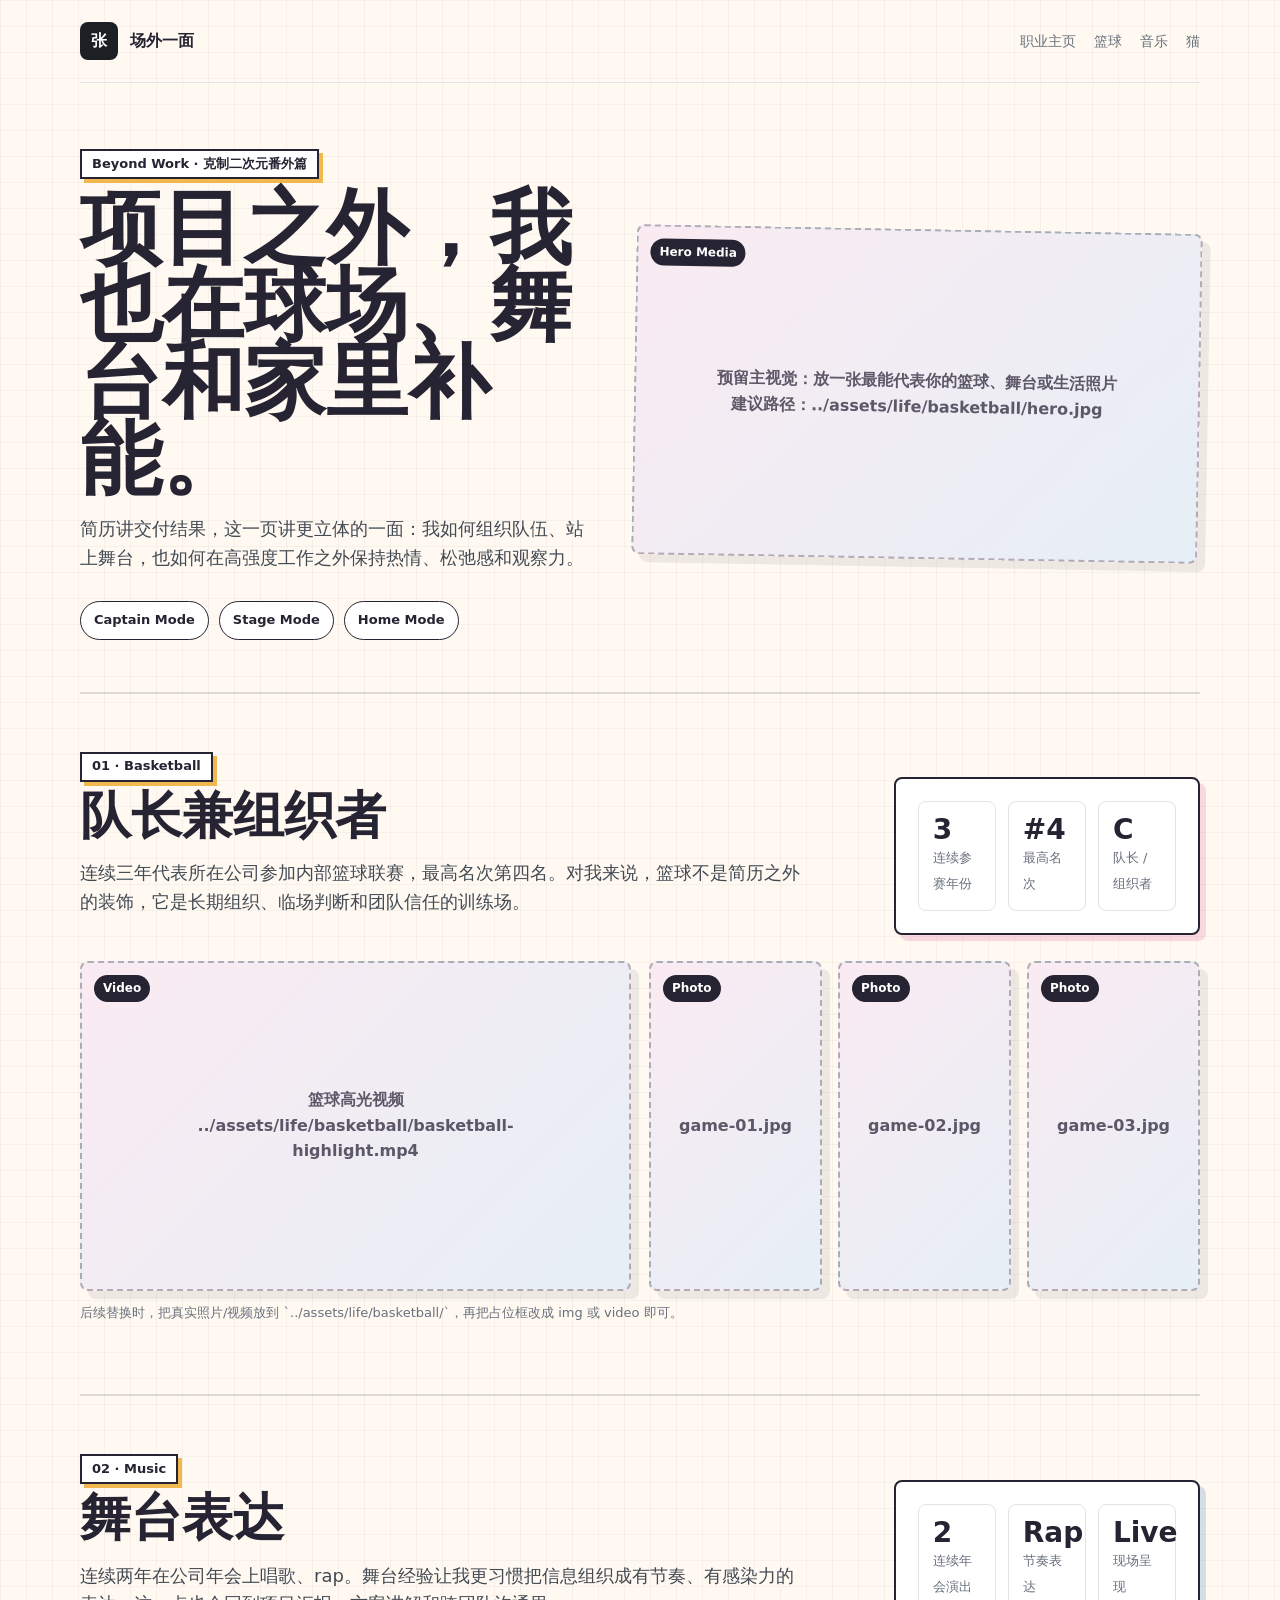
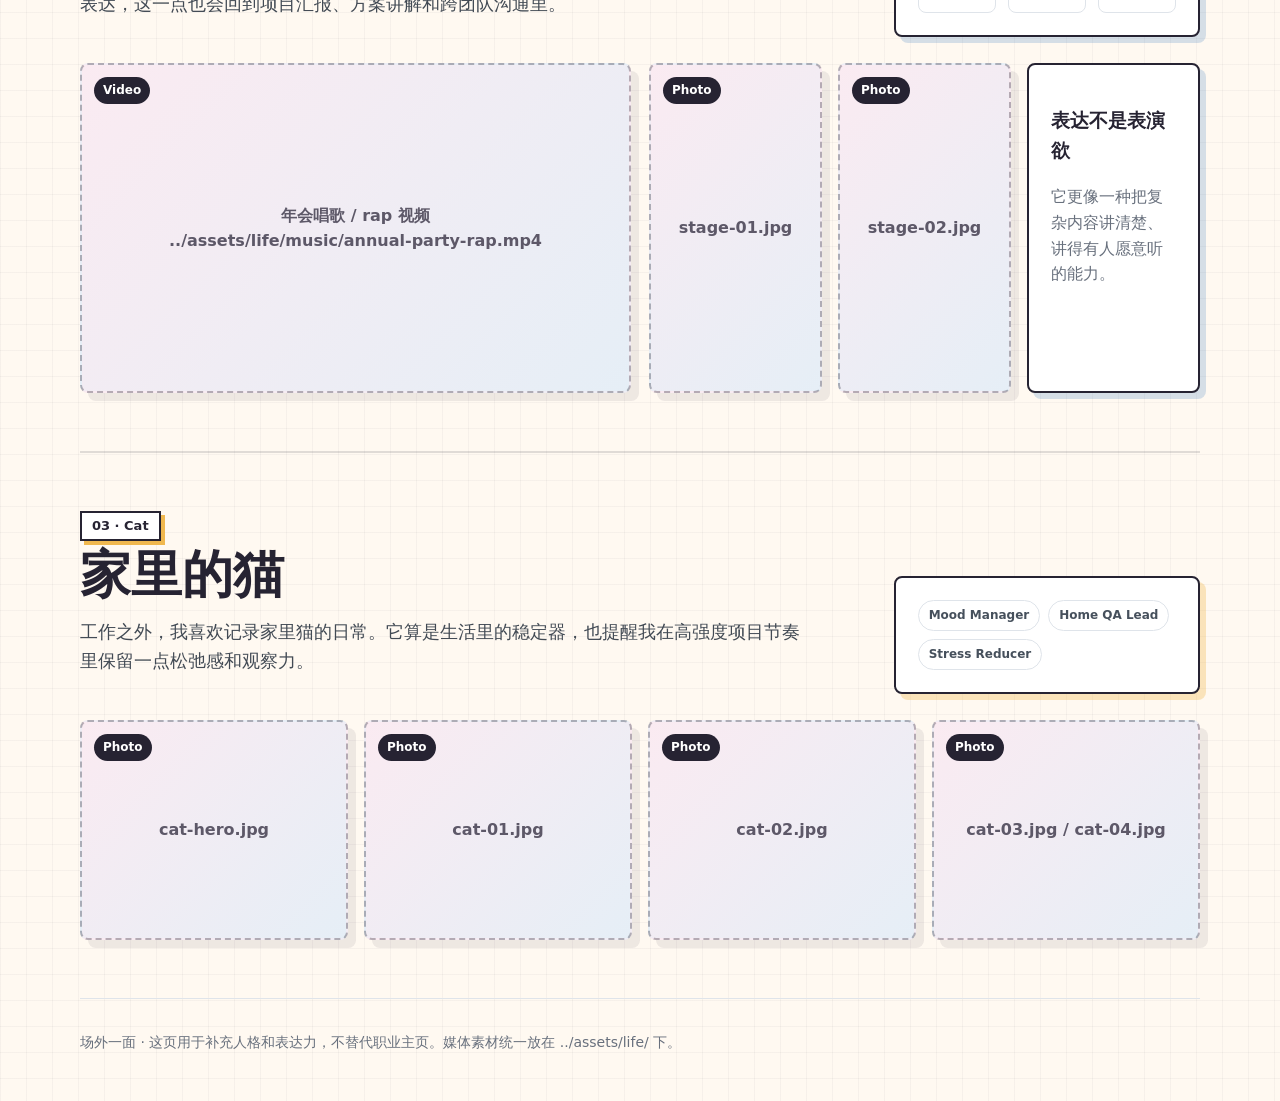
==== life/index.html @ 1c36330a "Deploy masterPortfolio personal homepage to GitHub Pages - Desensitize: remove employer names (Huawe" ====
<!doctype html>
<html lang="zh-CN">
  <head>
    <meta charset="utf-8" />
    <meta name="viewport" content="width=device-width, initial-scale=1" />
    <title>张逸凡 · 场外一面</title>
    <link rel="stylesheet" href="../shared.css" />
    <style>
      :root {
        --life-pink: #d9578f;
        --life-blue: #2e76b8;
        --life-yellow: #f0b84f;
        --life-ink: #262332;
      }

      body {
        color: var(--life-ink);
        background:
          linear-gradient(90deg, rgba(38, 35, 50, 0.04) 1px, transparent 1px),
          linear-gradient(rgba(38, 35, 50, 0.04) 1px, transparent 1px),
          #fff9f1;
        background-size: 26px 26px;
      }

      .life-hero {
        display: grid;
        grid-template-columns: minmax(0, 0.95fr) minmax(320px, 1.05fr);
        gap: 42px;
        align-items: center;
        padding: 66px 0 52px;
      }

      .life-hero h1 {
        margin: 10px 0 18px;
        font-size: clamp(42px, 7vw, 82px);
        line-height: 0.94;
        letter-spacing: 0;
      }

      .pixel-label {
        display: inline-flex;
        align-items: center;
        width: fit-content;
        min-height: 30px;
        padding: 0 10px;
        border: 2px solid var(--life-ink);
        background: #fff;
        box-shadow: 4px 4px 0 var(--life-yellow);
        font-size: 13px;
        font-weight: 800;
      }

      .life-nav {
        display: flex;
        flex-wrap: wrap;
        gap: 10px;
        margin-top: 28px;
      }

      .life-nav a {
        border: 1px solid var(--life-ink);
        border-radius: 999px;
        padding: 8px 13px;
        background: #fff;
        font-size: 13px;
        font-weight: 760;
      }

      .media-board {
        display: grid;
        gap: 14px;
        transform: rotate(1deg);
      }

      .media-slot {
        position: relative;
        display: grid;
        min-height: 220px;
        place-items: center;
        overflow: hidden;
        border: 2px dashed rgba(38, 35, 50, 0.32);
        border-radius: 8px;
        background:
          linear-gradient(135deg, rgba(217, 87, 143, 0.12), rgba(46, 118, 184, 0.12)),
          #fff;
        box-shadow: 8px 8px 0 rgba(38, 35, 50, 0.08);
      }

      .media-slot::before {
        content: attr(data-type);
        position: absolute;
        top: 12px;
        left: 12px;
        border-radius: 999px;
        padding: 4px 9px;
        background: var(--life-ink);
        color: #fff;
        font-size: 12px;
        font-weight: 760;
      }

      .media-slot span {
        max-width: 78%;
        text-align: center;
        color: #5d5868;
        font-weight: 700;
      }

      .media-slot.large {
        min-height: 330px;
      }

      .media-grid {
        display: grid;
        grid-template-columns: repeat(3, minmax(0, 1fr));
        gap: 16px;
      }

      .media-grid.cat-grid {
        grid-template-columns: repeat(4, minmax(0, 1fr));
      }

      .life-section {
        padding: 58px 0;
        border-top: 2px solid rgba(38, 35, 50, 0.14);
      }

      .life-section-head {
        display: grid;
        grid-template-columns: minmax(0, 0.72fr) minmax(260px, 0.28fr);
        gap: 26px;
        align-items: end;
        margin-bottom: 26px;
      }

      .life-section h2 {
        margin: 8px 0 12px;
        font-size: clamp(32px, 4vw, 52px);
        line-height: 1;
        letter-spacing: 0;
      }

      .life-card {
        padding: 22px;
        border: 2px solid var(--life-ink);
        border-radius: 8px;
        background: #fff;
        box-shadow: 6px 6px 0 rgba(217, 87, 143, 0.2);
      }

      .life-card.blue {
        box-shadow: 6px 6px 0 rgba(46, 118, 184, 0.2);
      }

      .life-card.yellow {
        box-shadow: 6px 6px 0 rgba(240, 184, 79, 0.34);
      }

      .stat-row {
        display: grid;
        grid-template-columns: repeat(3, minmax(0, 1fr));
        gap: 12px;
      }

      .stat {
        padding: 14px;
        border: 1px solid var(--line);
        border-radius: 8px;
        background: #fff;
      }

      .stat strong {
        display: block;
        font-size: 28px;
        line-height: 1;
      }

      .stat span {
        color: var(--muted);
        font-size: 13px;
      }

      .placeholder-note {
        margin-top: 12px;
        color: var(--muted);
        font-size: 13px;
      }

      @media (max-width: 860px) {
        .life-hero,
        .life-section-head {
          grid-template-columns: 1fr;
        }

        .media-board {
          transform: none;
        }

        .media-grid,
        .media-grid.cat-grid,
        .stat-row {
          grid-template-columns: 1fr;
        }
      }
    </style>
  </head>
  <body>
    <main class="page-shell">
      <header class="topbar">
        <a class="brand" href="../index.html"><span class="mark">张</span><span>场外一面</span></a>
        <nav class="nav" aria-label="页面导航">
          <a href="../index.html">职业主页</a>
          <a href="#basketball">篮球</a>
          <a href="#music">音乐</a>
          <a href="#cat">猫</a>
        </nav>
      </header>

      <section class="life-hero">
        <div>
          <span class="pixel-label">Beyond Work · 克制二次元番外篇</span>
          <h1>项目之外，我也在球场、舞台和家里补能。</h1>
          <p class="lead">
            简历讲交付结果，这一页讲更立体的一面：我如何组织队伍、站上舞台，也如何在高强度工作之外保持热情、松弛感和观察力。
          </p>
          <div class="life-nav">
            <a href="#basketball">Captain Mode</a>
            <a href="#music">Stage Mode</a>
            <a href="#cat">Home Mode</a>
          </div>
        </div>
        <div class="media-board">
          <div class="media-slot large" data-type="Hero Media">
            <span>预留主视觉：放一张最能代表你的篮球、舞台或生活照片<br />建议路径：../assets/life/basketball/hero.jpg</span>
          </div>
        </div>
      </section>

      <section class="life-section" id="basketball">
        <div class="life-section-head">
          <div>
            <span class="pixel-label">01 · Basketball</span>
            <h2>队长兼组织者</h2>
            <p class="lead">
              连续三年代表所在公司参加内部篮球联赛，最高名次第四名。对我来说，篮球不是简历之外的装饰，它是长期组织、临场判断和团队信任的训练场。
            </p>
          </div>
          <div class="life-card">
            <div class="stat-row">
              <div class="stat"><strong>3</strong><span>连续参赛年份</span></div>
              <div class="stat"><strong>#4</strong><span>最高名次</span></div>
              <div class="stat"><strong>C</strong><span>队长 / 组织者</span></div>
            </div>
          </div>
        </div>
        <div class="grid two">
          <div class="media-slot large" data-type="Video">
            <span>篮球高光视频<br />../assets/life/basketball/basketball-highlight.mp4</span>
          </div>
          <div class="media-grid">
            <div class="media-slot" data-type="Photo"><span>game-01.jpg</span></div>
            <div class="media-slot" data-type="Photo"><span>game-02.jpg</span></div>
            <div class="media-slot" data-type="Photo"><span>game-03.jpg</span></div>
          </div>
        </div>
        <p class="placeholder-note">后续替换时，把真实照片/视频放到 `../assets/life/basketball/`，再把占位框改成 img 或 video 即可。</p>
      </section>

      <section class="life-section" id="music">
        <div class="life-section-head">
          <div>
            <span class="pixel-label">02 · Music</span>
            <h2>舞台表达</h2>
            <p class="lead">
              连续两年在公司年会上唱歌、rap。舞台经验让我更习惯把信息组织成有节奏、有感染力的表达，这一点也会回到项目汇报、方案讲解和跨团队沟通里。
            </p>
          </div>
          <div class="life-card blue">
            <div class="stat-row">
              <div class="stat"><strong>2</strong><span>连续年会演出</span></div>
              <div class="stat"><strong>Rap</strong><span>节奏表达</span></div>
              <div class="stat"><strong>Live</strong><span>现场呈现</span></div>
            </div>
          </div>
        </div>
        <div class="grid two">
          <div class="media-slot large" data-type="Video">
            <span>年会唱歌 / rap 视频<br />../assets/life/music/annual-party-rap.mp4</span>
          </div>
          <div class="media-grid">
            <div class="media-slot" data-type="Photo"><span>stage-01.jpg</span></div>
            <div class="media-slot" data-type="Photo"><span>stage-02.jpg</span></div>
            <div class="life-card blue">
              <h3>表达不是表演欲</h3>
              <p class="muted">它更像一种把复杂内容讲清楚、讲得有人愿意听的能力。</p>
            </div>
          </div>
        </div>
      </section>

      <section class="life-section" id="cat">
        <div class="life-section-head">
          <div>
            <span class="pixel-label">03 · Cat</span>
            <h2>家里的猫</h2>
            <p class="lead">
              工作之外，我喜欢记录家里猫的日常。它算是生活里的稳定器，也提醒我在高强度项目节奏里保留一点松弛感和观察力。
            </p>
          </div>
          <div class="life-card yellow">
            <div class="tag-row">
              <span class="tag">Mood Manager</span>
              <span class="tag">Home QA Lead</span>
              <span class="tag">Stress Reducer</span>
            </div>
          </div>
        </div>
        <div class="media-grid cat-grid">
          <div class="media-slot" data-type="Photo"><span>cat-hero.jpg</span></div>
          <div class="media-slot" data-type="Photo"><span>cat-01.jpg</span></div>
          <div class="media-slot" data-type="Photo"><span>cat-02.jpg</span></div>
          <div class="media-slot" data-type="Photo"><span>cat-03.jpg / cat-04.jpg</span></div>
        </div>
      </section>

      <footer class="footer">
        场外一面 · 这页用于补充人格和表达力，不替代职业主页。媒体素材统一放在 ../assets/life/ 下。
      </footer>
    </main>
  </body>
</html>
---- shared.css ----
:root {
  --ink: #1c1f24;
  --muted: #68707d;
  --line: #dfe4ea;
  --paper: #fbfbf8;
  --white: #ffffff;
  --green: #277a5c;
  --teal: #087f8c;
  --red: #b84a4a;
  --gold: #aa7b22;
  --violet: #6b5ea8;
  --shadow: 0 18px 48px rgba(28, 31, 36, 0.08);
}

* {
  box-sizing: border-box;
}

html {
  scroll-behavior: smooth;
}

body {
  margin: 0;
  color: var(--ink);
  background: var(--paper);
  font-family: Inter, ui-sans-serif, system-ui, -apple-system, BlinkMacSystemFont, "Segoe UI", "Microsoft YaHei", sans-serif;
  line-height: 1.6;
}

a {
  color: inherit;
  text-decoration: none;
}

.page-shell {
  width: min(1120px, calc(100% - 32px));
  margin: 0 auto;
}

.topbar {
  display: flex;
  align-items: center;
  justify-content: space-between;
  gap: 20px;
  padding: 22px 0;
  border-bottom: 1px solid var(--line);
}

.brand {
  display: flex;
  align-items: center;
  gap: 12px;
  font-weight: 750;
}

.mark {
  display: inline-grid;
  width: 38px;
  height: 38px;
  place-items: center;
  color: var(--white);
  background: var(--ink);
  border-radius: 8px;
  letter-spacing: 0;
}

.nav {
  display: flex;
  flex-wrap: wrap;
  justify-content: flex-end;
  gap: 8px 18px;
  color: var(--muted);
  font-size: 14px;
}

.nav a:hover {
  color: var(--ink);
}

.eyebrow {
  color: var(--green);
  font-size: 13px;
  font-weight: 760;
  letter-spacing: 0.08em;
  text-transform: uppercase;
}

.hero {
  display: grid;
  grid-template-columns: minmax(0, 1.08fr) minmax(300px, 0.92fr);
  gap: 44px;
  align-items: center;
  padding: 72px 0 54px;
}

.hero h1 {
  margin: 10px 0 18px;
  font-size: clamp(40px, 6vw, 72px);
  line-height: 0.96;
  letter-spacing: 0;
}

.lead {
  max-width: 720px;
  color: #424a54;
  font-size: 18px;
}

.actions {
  display: flex;
  flex-wrap: wrap;
  gap: 12px;
  margin-top: 28px;
}

.button {
  display: inline-flex;
  align-items: center;
  justify-content: center;
  min-height: 42px;
  padding: 0 16px;
  border: 1px solid var(--ink);
  border-radius: 8px;
  background: var(--ink);
  color: var(--white);
  font-weight: 680;
}

.button.secondary {
  background: transparent;
  color: var(--ink);
}

.section {
  padding: 54px 0;
  border-top: 1px solid var(--line);
}

.section h2 {
  margin: 0 0 20px;
  font-size: clamp(26px, 3vw, 40px);
  line-height: 1.1;
  letter-spacing: 0;
}

.section-intro {
  max-width: 700px;
  color: var(--muted);
  margin-bottom: 26px;
}

.grid {
  display: grid;
  gap: 18px;
}

.grid.three {
  grid-template-columns: repeat(3, minmax(0, 1fr));
}

.grid.two {
  grid-template-columns: repeat(2, minmax(0, 1fr));
}

.card {
  background: var(--white);
  border: 1px solid var(--line);
  border-radius: 8px;
  box-shadow: var(--shadow);
}

.card-body {
  padding: 22px;
}

.metric {
  display: grid;
  gap: 6px;
}

.metric strong {
  font-size: 32px;
  line-height: 1;
}

.metric span {
  color: var(--muted);
  font-size: 14px;
}

.tag-row {
  display: flex;
  flex-wrap: wrap;
  gap: 8px;
}

.tag {
  border: 1px solid var(--line);
  border-radius: 999px;
  padding: 5px 10px;
  background: #fff;
  color: #46505c;
  font-size: 12px;
  font-weight: 650;
}

.case-thumb {
  width: 100%;
  height: auto;
  display: block;
  border-bottom: 1px solid var(--line);
}

.muted {
  color: var(--muted);
}

.footer {
  padding: 32px 0 48px;
  border-top: 1px solid var(--line);
  color: var(--muted);
  font-size: 14px;
}

@media (max-width: 820px) {
  .topbar {
    align-items: flex-start;
    flex-direction: column;
  }

  .nav {
    justify-content: flex-start;
  }

  .hero {
    grid-template-columns: 1fr;
    padding-top: 44px;
  }

  .grid.two,
  .grid.three {
    grid-template-columns: 1fr;
  }
}
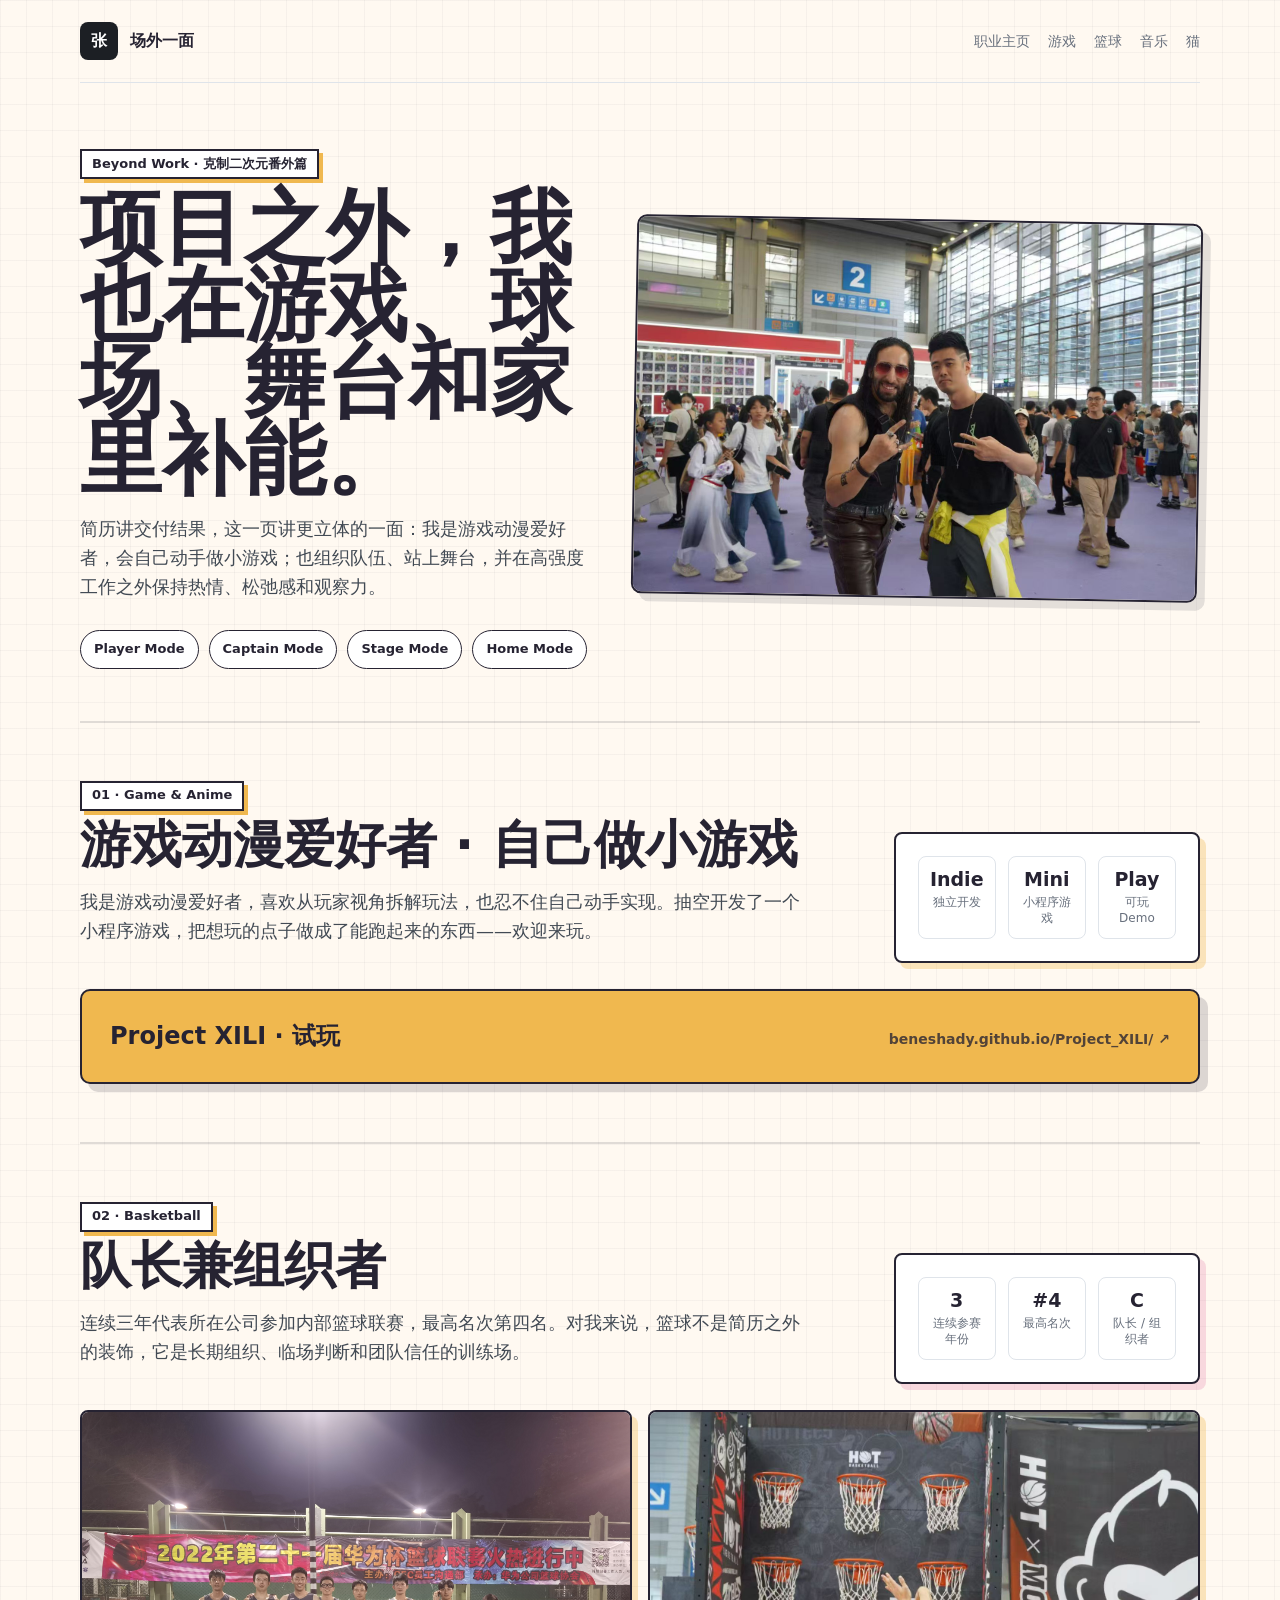
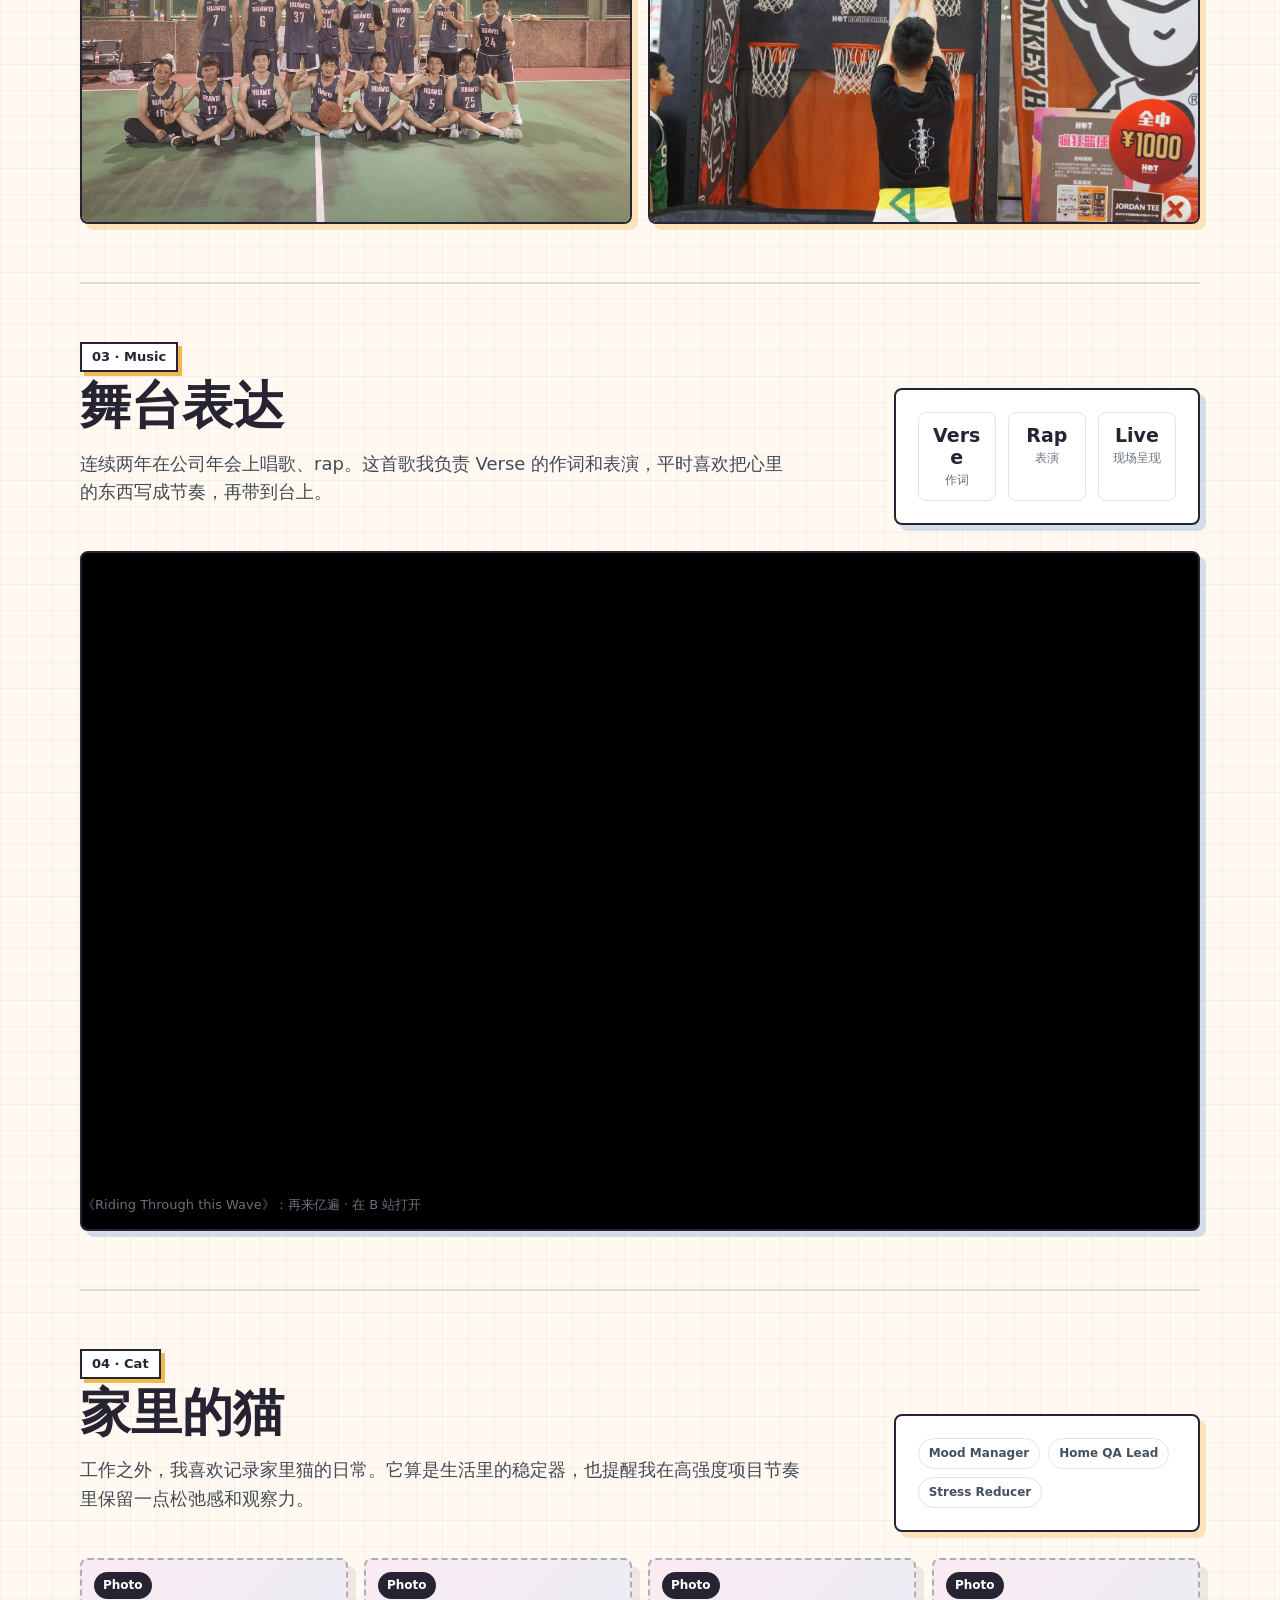
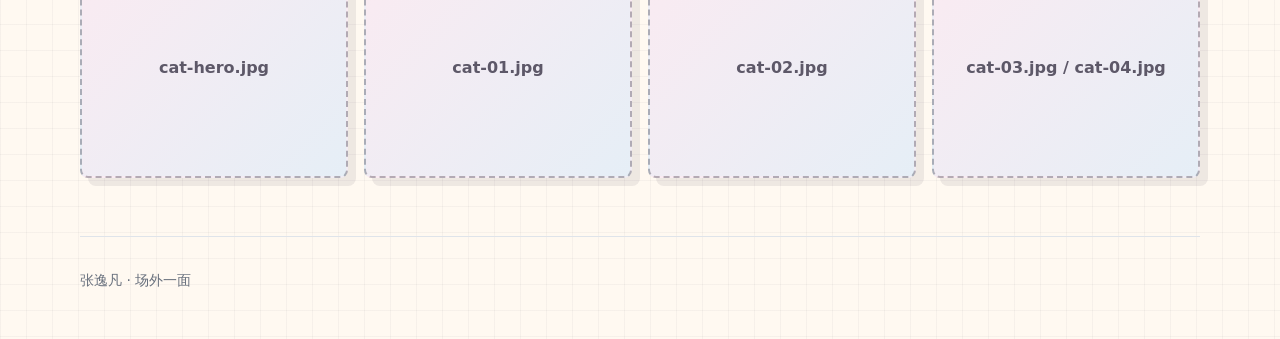
==== commit 15466e41: "Life page: add game/anime section, hero image, basketball photos, B站视频 - New first section 01·Game &" ====
--- a/life/index.html
+++ b/life/index.html
@@ -72,6 +72,17 @@
         transform: rotate(1deg);
       }
 
+      .hero-photo {
+        width: 100%;
+        height: 100%;
+        max-height: 460px;
+        object-fit: cover;
+        border: 2px solid var(--life-ink);
+        border-radius: 10px;
+        box-shadow: 8px 8px 0 rgba(38, 35, 50, 0.12);
+        display: block;
+      }
+
       .media-slot {
         position: relative;
         display: grid;
@@ -120,6 +131,79 @@
         grid-template-columns: repeat(4, minmax(0, 1fr));
       }
 
+      .bili-frame {
+        position: relative;
+        width: 100%;
+        padding-top: 56.25%;
+        border: 2px solid var(--life-ink);
+        border-radius: 8px;
+        background: #000;
+        box-shadow: 6px 6px 0 rgba(46, 118, 184, 0.2);
+        overflow: hidden;
+      }
+
+      .bili-frame iframe {
+        position: absolute;
+        top: 0;
+        left: 0;
+        width: 100%;
+        height: 100%;
+        border: 0;
+      }
+
+      .basketball-grid {
+        grid-template-columns: repeat(2, minmax(0, 1fr));
+      }
+
+      .photo-slot {
+        overflow: hidden;
+        border: 2px solid var(--life-ink);
+        border-radius: 8px;
+        background: #fff;
+        box-shadow: 6px 6px 0 rgba(240, 184, 79, 0.34);
+        aspect-ratio: 4 / 3;
+      }
+
+      .photo-slot img {
+        width: 100%;
+        height: 100%;
+        object-fit: cover;
+        display: block;
+      }
+
+      .game-cta {
+        display: flex;
+        flex-wrap: wrap;
+        align-items: baseline;
+        justify-content: space-between;
+        gap: 12px;
+        padding: 26px 28px;
+        border: 2px solid var(--life-ink);
+        border-radius: 10px;
+        background: var(--life-yellow);
+        box-shadow: 8px 8px 0 rgba(38, 35, 50, 0.16);
+        text-decoration: none;
+        color: var(--life-ink);
+        transition: transform 0.12s ease, box-shadow 0.12s ease;
+      }
+
+      .game-cta:hover,
+      .game-cta:focus-visible {
+        transform: translate(-2px, -2px);
+        box-shadow: 10px 10px 0 rgba(38, 35, 50, 0.22);
+      }
+
+      .game-cta-title {
+        font-size: 24px;
+        font-weight: 800;
+      }
+
+      .game-cta-sub {
+        font-size: 14px;
+        font-weight: 700;
+        opacity: 0.78;
+      }
+
       .life-section {
         padding: 58px 0;
         border-top: 2px solid rgba(38, 35, 50, 0.14);
@@ -163,21 +247,29 @@
       }
 
       .stat {
-        padding: 14px;
+        padding: 12px 10px;
         border: 1px solid var(--line);
         border-radius: 8px;
         background: #fff;
+        text-align: center;
+        min-width: 0;
       }
 
       .stat strong {
         display: block;
-        font-size: 28px;
-        line-height: 1;
+        font-size: clamp(15px, 2.2vw, 19px);
+        line-height: 1.15;
+        font-weight: 800;
+        word-break: keep-all;
+        overflow-wrap: anywhere;
       }
 
       .stat span {
+        display: block;
+        margin-top: 4px;
         color: var(--muted);
-        font-size: 13px;
+        font-size: 12px;
+        line-height: 1.3;
       }
 
       .placeholder-note {
@@ -210,6 +302,7 @@
         <a class="brand" href="../index.html"><span class="mark">张</span><span>场外一面</span></a>
         <nav class="nav" aria-label="页面导航">
           <a href="../index.html">职业主页</a>
+          <a href="#game">游戏</a>
           <a href="#basketball">篮球</a>
           <a href="#music">音乐</a>
           <a href="#cat">猫</a>
@@ -219,27 +312,49 @@
       <section class="life-hero">
         <div>
           <span class="pixel-label">Beyond Work · 克制二次元番外篇</span>
-          <h1>项目之外，我也在球场、舞台和家里补能。</h1>
+          <h1>项目之外，我也在游戏、球场、舞台和家里补能。</h1>
           <p class="lead">
-            简历讲交付结果，这一页讲更立体的一面：我如何组织队伍、站上舞台，也如何在高强度工作之外保持热情、松弛感和观察力。
+            简历讲交付结果，这一页讲更立体的一面：我是游戏动漫爱好者，会自己动手做小游戏；也组织队伍、站上舞台，并在高强度工作之外保持热情、松弛感和观察力。
           </p>
           <div class="life-nav">
+            <a href="#game">Player Mode</a>
             <a href="#basketball">Captain Mode</a>
             <a href="#music">Stage Mode</a>
             <a href="#cat">Home Mode</a>
           </div>
         </div>
         <div class="media-board">
-          <div class="media-slot large" data-type="Hero Media">
-            <span>预留主视觉：放一张最能代表你的篮球、舞台或生活照片<br />建议路径：../assets/life/basketball/hero.jpg</span>
-          </div>
-        </div>
+          <img class="hero-photo" src="../assets/life/basketball/hero.jpg" alt="场外一面主视觉" />
+        </div>
+      </section>
+
+      <section class="life-section" id="game">
+        <div class="life-section-head">
+          <div>
+            <span class="pixel-label">01 · Game & Anime</span>
+            <h2>游戏动漫爱好者 · 自己做小游戏</h2>
+            <p class="lead">
+              我是游戏动漫爱好者，喜欢从玩家视角拆解玩法，也忍不住自己动手实现。抽空开发了一个小程序游戏，把想玩的点子做成了能跑起来的东西——欢迎来玩。
+            </p>
+          </div>
+          <div class="life-card yellow">
+            <div class="stat-row">
+              <div class="stat"><strong>Indie</strong><span>独立开发</span></div>
+              <div class="stat"><strong>Mini</strong><span>小程序游戏</span></div>
+              <div class="stat"><strong>Play</strong><span>可玩 Demo</span></div>
+            </div>
+          </div>
+        </div>
+        <a class="game-cta" href="https://beneshady.github.io/Project_XILI/" target="_blank" rel="noopener">
+          <span class="game-cta-title">Project XILI · 试玩</span>
+          <span class="game-cta-sub">beneshady.github.io/Project_XILI/ ↗</span>
+        </a>
       </section>
 
       <section class="life-section" id="basketball">
         <div class="life-section-head">
           <div>
-            <span class="pixel-label">01 · Basketball</span>
+            <span class="pixel-label">02 · Basketball</span>
             <h2>队长兼组织者</h2>
             <p class="lead">
               连续三年代表所在公司参加内部篮球联赛，最高名次第四名。对我来说，篮球不是简历之外的装饰，它是长期组织、临场判断和团队信任的训练场。
@@ -253,55 +368,56 @@
             </div>
           </div>
         </div>
-        <div class="grid two">
-          <div class="media-slot large" data-type="Video">
-            <span>篮球高光视频<br />../assets/life/basketball/basketball-highlight.mp4</span>
-          </div>
-          <div class="media-grid">
-            <div class="media-slot" data-type="Photo"><span>game-01.jpg</span></div>
-            <div class="media-slot" data-type="Photo"><span>game-02.jpg</span></div>
-            <div class="media-slot" data-type="Photo"><span>game-03.jpg</span></div>
-          </div>
-        </div>
-        <p class="placeholder-note">后续替换时，把真实照片/视频放到 `../assets/life/basketball/`，再把占位框改成 img 或 video 即可。</p>
+        <div class="media-grid basketball-grid">
+          <div class="photo-slot">
+            <img src="../assets/life/basketball/篮球1.jpg" alt="篮球比赛照片 1" loading="lazy" />
+          </div>
+          <div class="photo-slot">
+            <img src="../assets/life/basketball/篮球2.jpg" alt="篮球比赛照片 2" loading="lazy" />
+          </div>
+        </div>
       </section>
 
       <section class="life-section" id="music">
         <div class="life-section-head">
           <div>
-            <span class="pixel-label">02 · Music</span>
+            <span class="pixel-label">03 · Music</span>
             <h2>舞台表达</h2>
             <p class="lead">
-              连续两年在公司年会上唱歌、rap。舞台经验让我更习惯把信息组织成有节奏、有感染力的表达，这一点也会回到项目汇报、方案讲解和跨团队沟通里。
+              连续两年在公司年会上唱歌、rap。这首歌我负责 Verse 的作词和表演，平时喜欢把心里的东西写成节奏，再带到台上。
             </p>
           </div>
           <div class="life-card blue">
             <div class="stat-row">
-              <div class="stat"><strong>2</strong><span>连续年会演出</span></div>
-              <div class="stat"><strong>Rap</strong><span>节奏表达</span></div>
+              <div class="stat"><strong>Verse</strong><span>作词</span></div>
+              <div class="stat"><strong>Rap</strong><span>表演</span></div>
               <div class="stat"><strong>Live</strong><span>现场呈现</span></div>
             </div>
           </div>
         </div>
-        <div class="grid two">
-          <div class="media-slot large" data-type="Video">
-            <span>年会唱歌 / rap 视频<br />../assets/life/music/annual-party-rap.mp4</span>
-          </div>
-          <div class="media-grid">
-            <div class="media-slot" data-type="Photo"><span>stage-01.jpg</span></div>
-            <div class="media-slot" data-type="Photo"><span>stage-02.jpg</span></div>
-            <div class="life-card blue">
-              <h3>表达不是表演欲</h3>
-              <p class="muted">它更像一种把复杂内容讲清楚、讲得有人愿意听的能力。</p>
-            </div>
-          </div>
+        <div class="bili-frame">
+          <iframe
+            src="https://player.bilibili.com/player.html?bvid=BV1sB4y1w7dh&page=1&high_quality=1&danmaku=0&autoplay=0"
+            scrolling="no"
+            border="0"
+            frameborder="no"
+            framespacing="0"
+            allowfullscreen="true"
+            allow="autoplay; fullscreen; encrypted-media; picture-in-picture"
+            referrerpolicy="no-referrer"
+            title="《Riding Through this Wave》：再来亿遍">
+          </iframe>
+          <p class="placeholder-note">
+            《Riding Through this Wave》：再来亿遍 ·
+            <a href="https://www.bilibili.com/video/BV1sB4y1w7dh/" target="_blank" rel="noopener">在 B 站打开</a>
+          </p>
         </div>
       </section>
 
       <section class="life-section" id="cat">
         <div class="life-section-head">
           <div>
-            <span class="pixel-label">03 · Cat</span>
+            <span class="pixel-label">04 · Cat</span>
             <h2>家里的猫</h2>
             <p class="lead">
               工作之外，我喜欢记录家里猫的日常。它算是生活里的稳定器，也提醒我在高强度项目节奏里保留一点松弛感和观察力。
@@ -324,7 +440,7 @@
       </section>
 
       <footer class="footer">
-        场外一面 · 这页用于补充人格和表达力，不替代职业主页。媒体素材统一放在 ../assets/life/ 下。
+        张逸凡 · 场外一面
       </footer>
     </main>
   </body>
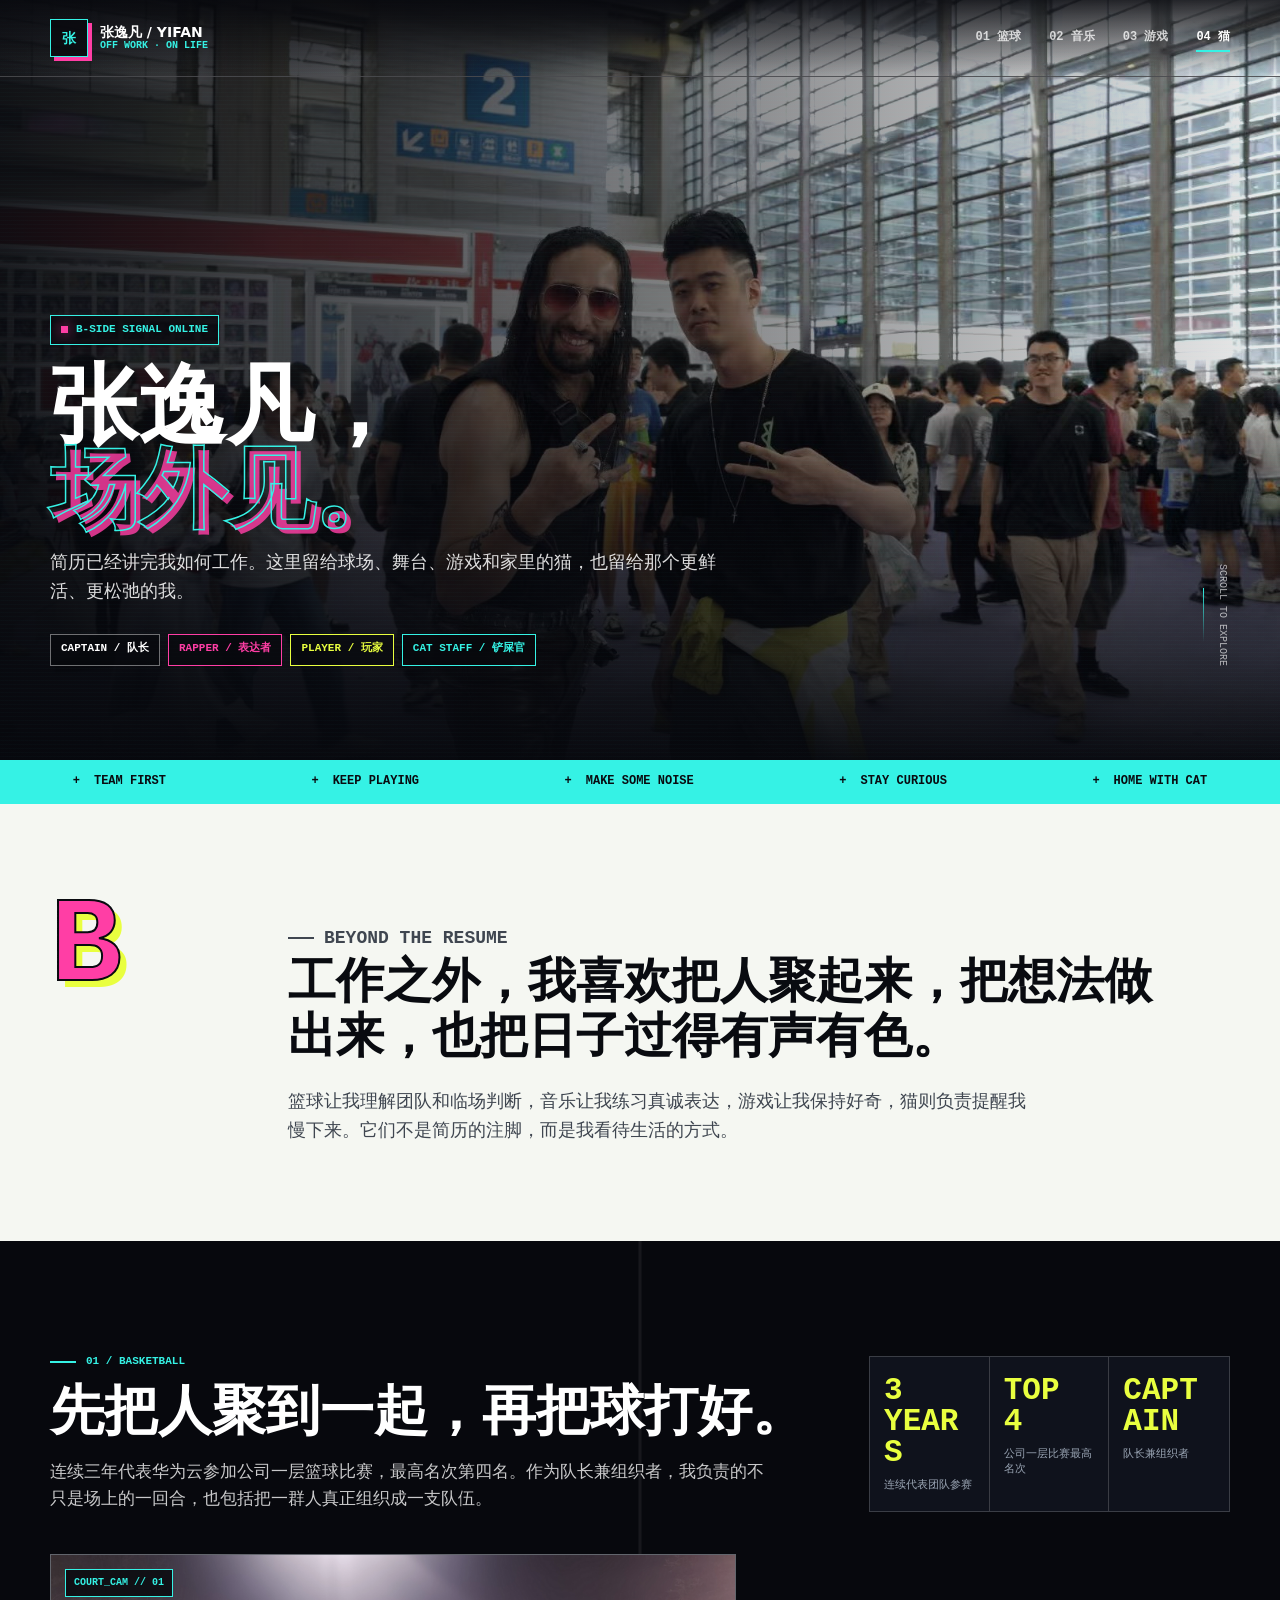
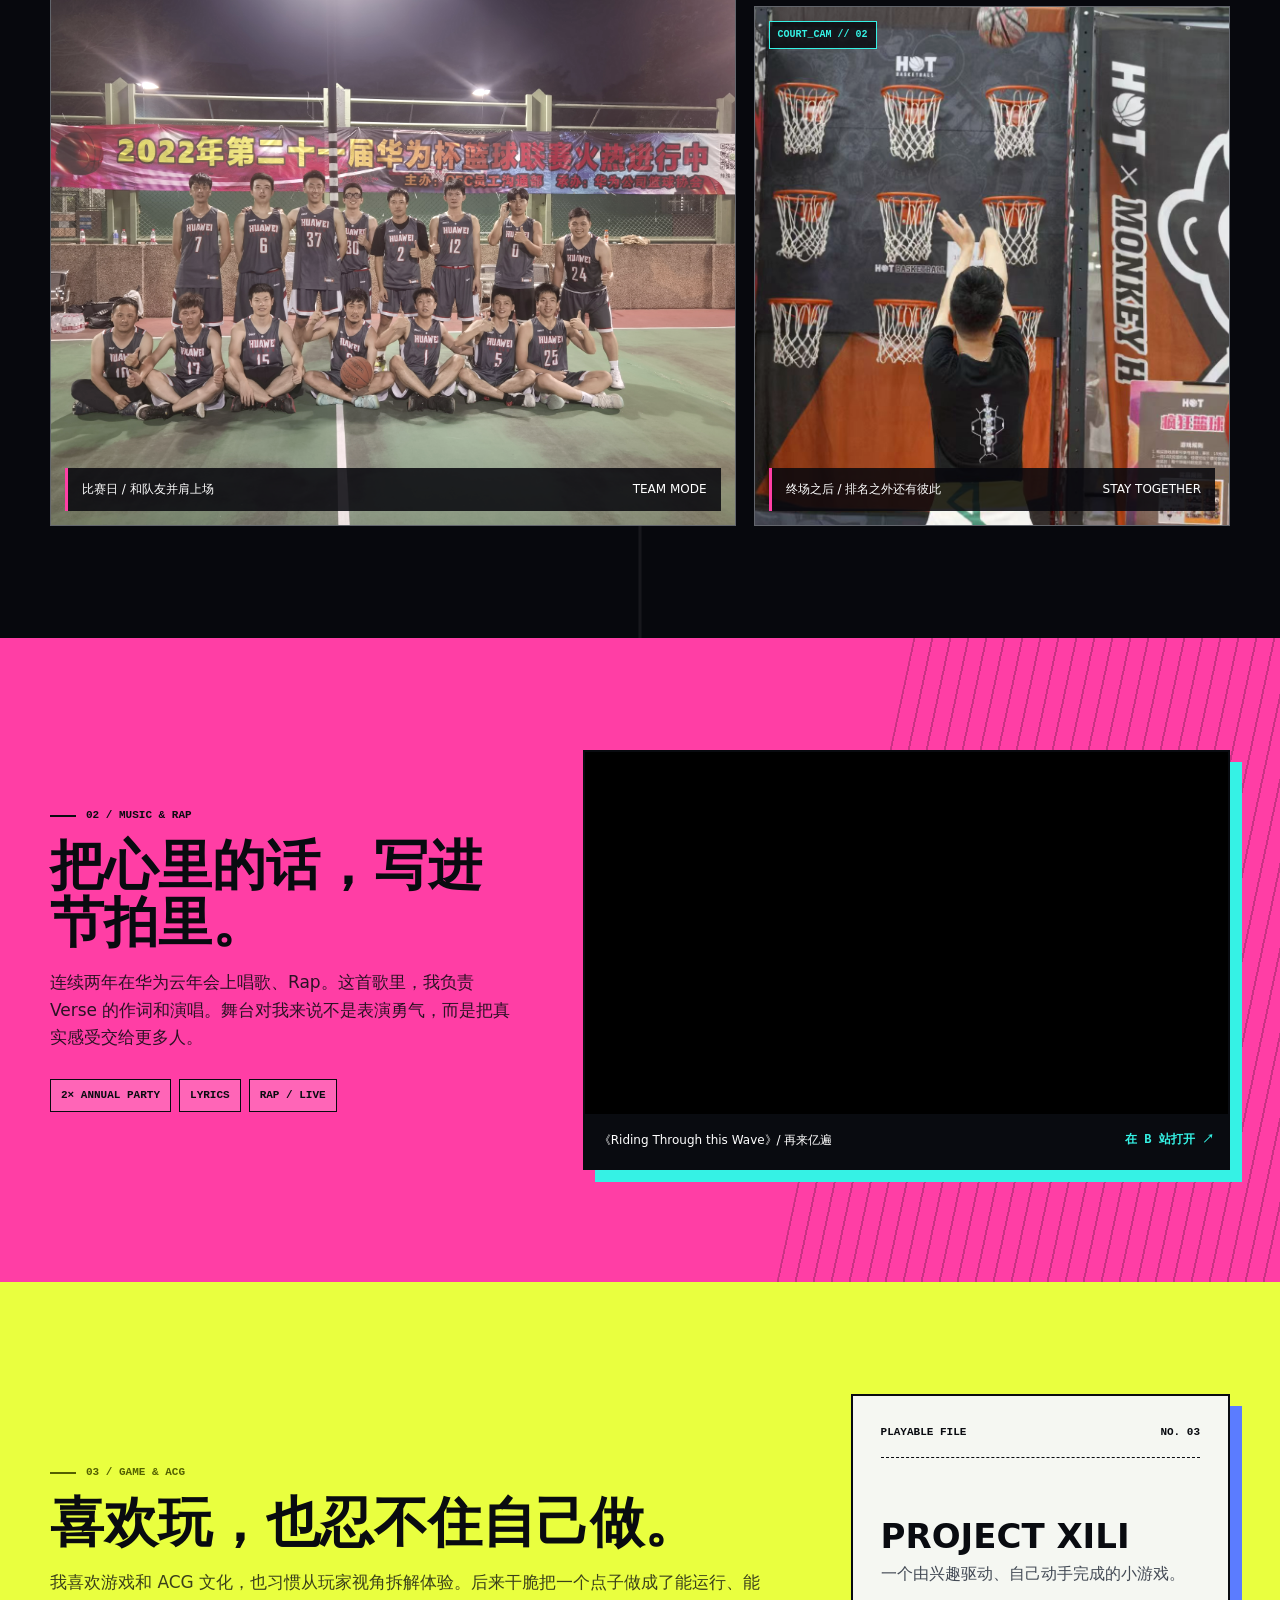
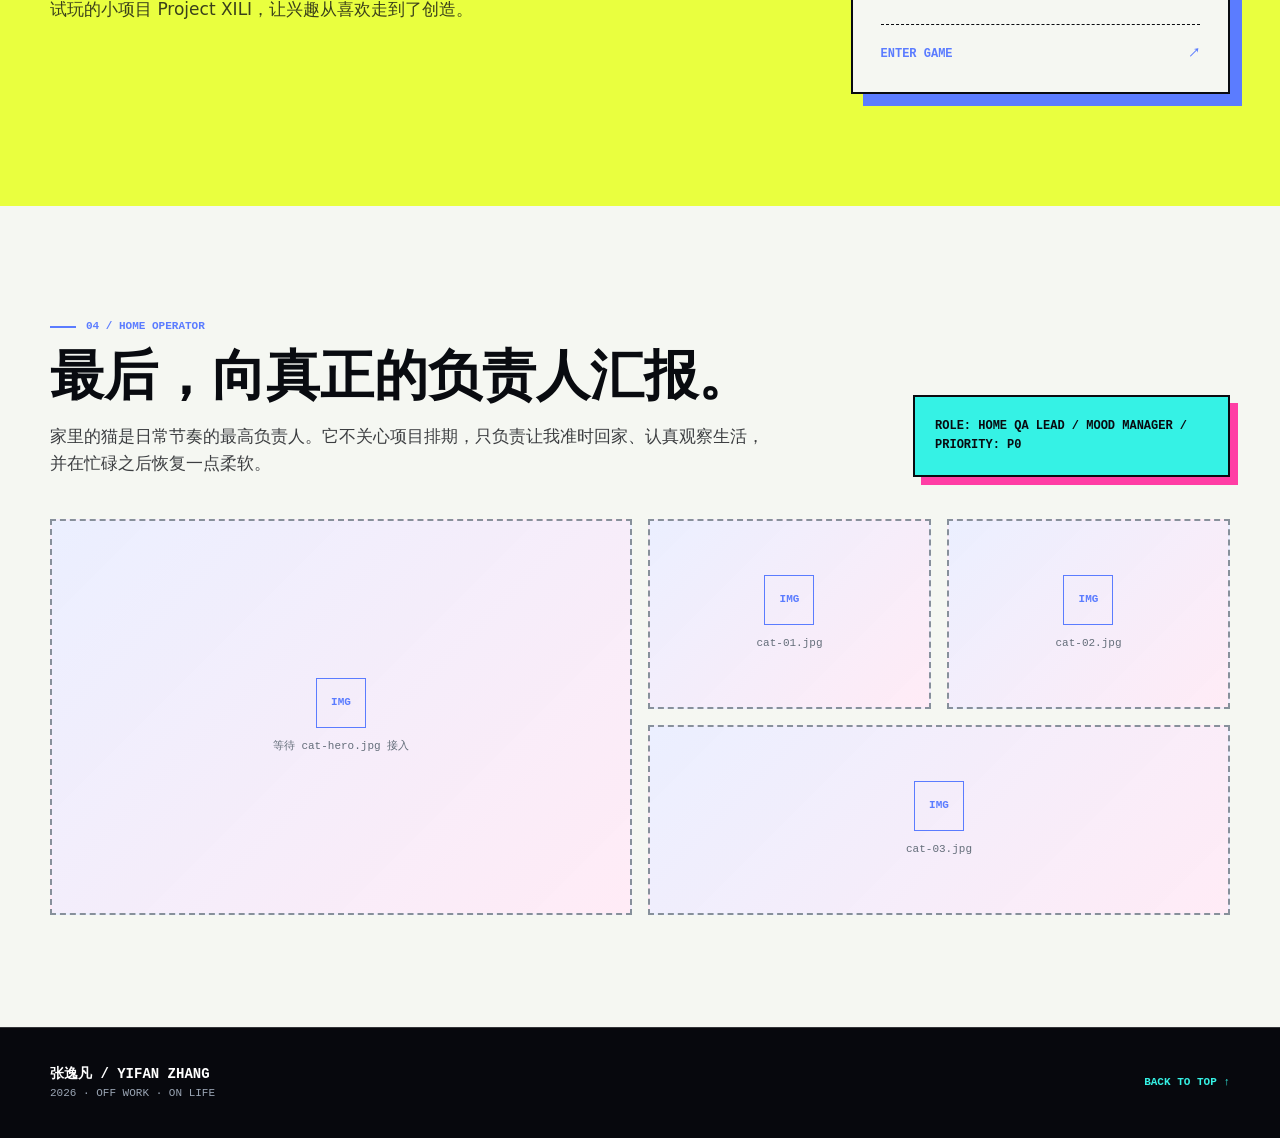
==== commit 63cd45c1: "Redesign homepage as cyberpunk personal profile" ====
--- a/life/index.html
+++ b/life/index.html
@@ -3,445 +3,16 @@
   <head>
     <meta charset="utf-8" />
     <meta name="viewport" content="width=device-width, initial-scale=1" />
-    <title>张逸凡 · 场外一面</title>
-    <link rel="stylesheet" href="../shared.css" />
-    <style>
-      :root {
-        --life-pink: #d9578f;
-        --life-blue: #2e76b8;
-        --life-yellow: #f0b84f;
-        --life-ink: #262332;
-      }
-
-      body {
-        color: var(--life-ink);
-        background:
-          linear-gradient(90deg, rgba(38, 35, 50, 0.04) 1px, transparent 1px),
-          linear-gradient(rgba(38, 35, 50, 0.04) 1px, transparent 1px),
-          #fff9f1;
-        background-size: 26px 26px;
-      }
-
-      .life-hero {
-        display: grid;
-        grid-template-columns: minmax(0, 0.95fr) minmax(320px, 1.05fr);
-        gap: 42px;
-        align-items: center;
-        padding: 66px 0 52px;
-      }
-
-      .life-hero h1 {
-        margin: 10px 0 18px;
-        font-size: clamp(42px, 7vw, 82px);
-        line-height: 0.94;
-        letter-spacing: 0;
-      }
-
-      .pixel-label {
-        display: inline-flex;
-        align-items: center;
-        width: fit-content;
-        min-height: 30px;
-        padding: 0 10px;
-        border: 2px solid var(--life-ink);
-        background: #fff;
-        box-shadow: 4px 4px 0 var(--life-yellow);
-        font-size: 13px;
-        font-weight: 800;
-      }
-
-      .life-nav {
-        display: flex;
-        flex-wrap: wrap;
-        gap: 10px;
-        margin-top: 28px;
-      }
-
-      .life-nav a {
-        border: 1px solid var(--life-ink);
-        border-radius: 999px;
-        padding: 8px 13px;
-        background: #fff;
-        font-size: 13px;
-        font-weight: 760;
-      }
-
-      .media-board {
-        display: grid;
-        gap: 14px;
-        transform: rotate(1deg);
-      }
-
-      .hero-photo {
-        width: 100%;
-        height: 100%;
-        max-height: 460px;
-        object-fit: cover;
-        border: 2px solid var(--life-ink);
-        border-radius: 10px;
-        box-shadow: 8px 8px 0 rgba(38, 35, 50, 0.12);
-        display: block;
-      }
-
-      .media-slot {
-        position: relative;
-        display: grid;
-        min-height: 220px;
-        place-items: center;
-        overflow: hidden;
-        border: 2px dashed rgba(38, 35, 50, 0.32);
-        border-radius: 8px;
-        background:
-          linear-gradient(135deg, rgba(217, 87, 143, 0.12), rgba(46, 118, 184, 0.12)),
-          #fff;
-        box-shadow: 8px 8px 0 rgba(38, 35, 50, 0.08);
-      }
-
-      .media-slot::before {
-        content: attr(data-type);
-        position: absolute;
-        top: 12px;
-        left: 12px;
-        border-radius: 999px;
-        padding: 4px 9px;
-        background: var(--life-ink);
-        color: #fff;
-        font-size: 12px;
-        font-weight: 760;
-      }
-
-      .media-slot span {
-        max-width: 78%;
-        text-align: center;
-        color: #5d5868;
-        font-weight: 700;
-      }
-
-      .media-slot.large {
-        min-height: 330px;
-      }
-
-      .media-grid {
-        display: grid;
-        grid-template-columns: repeat(3, minmax(0, 1fr));
-        gap: 16px;
-      }
-
-      .media-grid.cat-grid {
-        grid-template-columns: repeat(4, minmax(0, 1fr));
-      }
-
-      .bili-frame {
-        position: relative;
-        width: 100%;
-        padding-top: 56.25%;
-        border: 2px solid var(--life-ink);
-        border-radius: 8px;
-        background: #000;
-        box-shadow: 6px 6px 0 rgba(46, 118, 184, 0.2);
-        overflow: hidden;
-      }
-
-      .bili-frame iframe {
-        position: absolute;
-        top: 0;
-        left: 0;
-        width: 100%;
-        height: 100%;
-        border: 0;
-      }
-
-      .basketball-grid {
-        grid-template-columns: repeat(2, minmax(0, 1fr));
-      }
-
-      .photo-slot {
-        overflow: hidden;
-        border: 2px solid var(--life-ink);
-        border-radius: 8px;
-        background: #fff;
-        box-shadow: 6px 6px 0 rgba(240, 184, 79, 0.34);
-        aspect-ratio: 4 / 3;
-      }
-
-      .photo-slot img {
-        width: 100%;
-        height: 100%;
-        object-fit: cover;
-        display: block;
-      }
-
-      .game-cta {
-        display: flex;
-        flex-wrap: wrap;
-        align-items: baseline;
-        justify-content: space-between;
-        gap: 12px;
-        padding: 26px 28px;
-        border: 2px solid var(--life-ink);
-        border-radius: 10px;
-        background: var(--life-yellow);
-        box-shadow: 8px 8px 0 rgba(38, 35, 50, 0.16);
-        text-decoration: none;
-        color: var(--life-ink);
-        transition: transform 0.12s ease, box-shadow 0.12s ease;
-      }
-
-      .game-cta:hover,
-      .game-cta:focus-visible {
-        transform: translate(-2px, -2px);
-        box-shadow: 10px 10px 0 rgba(38, 35, 50, 0.22);
-      }
-
-      .game-cta-title {
-        font-size: 24px;
-        font-weight: 800;
-      }
-
-      .game-cta-sub {
-        font-size: 14px;
-        font-weight: 700;
-        opacity: 0.78;
-      }
-
-      .life-section {
-        padding: 58px 0;
-        border-top: 2px solid rgba(38, 35, 50, 0.14);
-      }
-
-      .life-section-head {
-        display: grid;
-        grid-template-columns: minmax(0, 0.72fr) minmax(260px, 0.28fr);
-        gap: 26px;
-        align-items: end;
-        margin-bottom: 26px;
-      }
-
-      .life-section h2 {
-        margin: 8px 0 12px;
-        font-size: clamp(32px, 4vw, 52px);
-        line-height: 1;
-        letter-spacing: 0;
-      }
-
-      .life-card {
-        padding: 22px;
-        border: 2px solid var(--life-ink);
-        border-radius: 8px;
-        background: #fff;
-        box-shadow: 6px 6px 0 rgba(217, 87, 143, 0.2);
-      }
-
-      .life-card.blue {
-        box-shadow: 6px 6px 0 rgba(46, 118, 184, 0.2);
-      }
-
-      .life-card.yellow {
-        box-shadow: 6px 6px 0 rgba(240, 184, 79, 0.34);
-      }
-
-      .stat-row {
-        display: grid;
-        grid-template-columns: repeat(3, minmax(0, 1fr));
-        gap: 12px;
-      }
-
-      .stat {
-        padding: 12px 10px;
-        border: 1px solid var(--line);
-        border-radius: 8px;
-        background: #fff;
-        text-align: center;
-        min-width: 0;
-      }
-
-      .stat strong {
-        display: block;
-        font-size: clamp(15px, 2.2vw, 19px);
-        line-height: 1.15;
-        font-weight: 800;
-        word-break: keep-all;
-        overflow-wrap: anywhere;
-      }
-
-      .stat span {
-        display: block;
-        margin-top: 4px;
-        color: var(--muted);
-        font-size: 12px;
-        line-height: 1.3;
-      }
-
-      .placeholder-note {
-        margin-top: 12px;
-        color: var(--muted);
-        font-size: 13px;
-      }
-
-      @media (max-width: 860px) {
-        .life-hero,
-        .life-section-head {
-          grid-template-columns: 1fr;
-        }
-
-        .media-board {
-          transform: none;
-        }
-
-        .media-grid,
-        .media-grid.cat-grid,
-        .stat-row {
-          grid-template-columns: 1fr;
-        }
-      }
-    </style>
+    <title>正在前往张逸凡的场外主页</title>
+    <meta http-equiv="refresh" content="0; url=../index.html" />
+    <link rel="canonical" href="../index.html" />
+    <script>
+      const target = new URL("../index.html", window.location.href);
+      target.hash = window.location.hash;
+      window.location.replace(target.href);
+    </script>
   </head>
   <body>
-    <main class="page-shell">
-      <header class="topbar">
-        <a class="brand" href="../index.html"><span class="mark">张</span><span>场外一面</span></a>
-        <nav class="nav" aria-label="页面导航">
-          <a href="../index.html">职业主页</a>
-          <a href="#game">游戏</a>
-          <a href="#basketball">篮球</a>
-          <a href="#music">音乐</a>
-          <a href="#cat">猫</a>
-        </nav>
-      </header>
-
-      <section class="life-hero">
-        <div>
-          <span class="pixel-label">Beyond Work · 克制二次元番外篇</span>
-          <h1>项目之外，我也在游戏、球场、舞台和家里补能。</h1>
-          <p class="lead">
-            简历讲交付结果，这一页讲更立体的一面：我是游戏动漫爱好者，会自己动手做小游戏；也组织队伍、站上舞台，并在高强度工作之外保持热情、松弛感和观察力。
-          </p>
-          <div class="life-nav">
-            <a href="#game">Player Mode</a>
-            <a href="#basketball">Captain Mode</a>
-            <a href="#music">Stage Mode</a>
-            <a href="#cat">Home Mode</a>
-          </div>
-        </div>
-        <div class="media-board">
-          <img class="hero-photo" src="../assets/life/basketball/hero.jpg" alt="场外一面主视觉" />
-        </div>
-      </section>
-
-      <section class="life-section" id="game">
-        <div class="life-section-head">
-          <div>
-            <span class="pixel-label">01 · Game & Anime</span>
-            <h2>游戏动漫爱好者 · 自己做小游戏</h2>
-            <p class="lead">
-              我是游戏动漫爱好者，喜欢从玩家视角拆解玩法，也忍不住自己动手实现。抽空开发了一个小程序游戏，把想玩的点子做成了能跑起来的东西——欢迎来玩。
-            </p>
-          </div>
-          <div class="life-card yellow">
-            <div class="stat-row">
-              <div class="stat"><strong>Indie</strong><span>独立开发</span></div>
-              <div class="stat"><strong>Mini</strong><span>小程序游戏</span></div>
-              <div class="stat"><strong>Play</strong><span>可玩 Demo</span></div>
-            </div>
-          </div>
-        </div>
-        <a class="game-cta" href="https://beneshady.github.io/Project_XILI/" target="_blank" rel="noopener">
-          <span class="game-cta-title">Project XILI · 试玩</span>
-          <span class="game-cta-sub">beneshady.github.io/Project_XILI/ ↗</span>
-        </a>
-      </section>
-
-      <section class="life-section" id="basketball">
-        <div class="life-section-head">
-          <div>
-            <span class="pixel-label">02 · Basketball</span>
-            <h2>队长兼组织者</h2>
-            <p class="lead">
-              连续三年代表所在公司参加内部篮球联赛，最高名次第四名。对我来说，篮球不是简历之外的装饰，它是长期组织、临场判断和团队信任的训练场。
-            </p>
-          </div>
-          <div class="life-card">
-            <div class="stat-row">
-              <div class="stat"><strong>3</strong><span>连续参赛年份</span></div>
-              <div class="stat"><strong>#4</strong><span>最高名次</span></div>
-              <div class="stat"><strong>C</strong><span>队长 / 组织者</span></div>
-            </div>
-          </div>
-        </div>
-        <div class="media-grid basketball-grid">
-          <div class="photo-slot">
-            <img src="../assets/life/basketball/篮球1.jpg" alt="篮球比赛照片 1" loading="lazy" />
-          </div>
-          <div class="photo-slot">
-            <img src="../assets/life/basketball/篮球2.jpg" alt="篮球比赛照片 2" loading="lazy" />
-          </div>
-        </div>
-      </section>
-
-      <section class="life-section" id="music">
-        <div class="life-section-head">
-          <div>
-            <span class="pixel-label">03 · Music</span>
-            <h2>舞台表达</h2>
-            <p class="lead">
-              连续两年在公司年会上唱歌、rap。这首歌我负责 Verse 的作词和表演，平时喜欢把心里的东西写成节奏，再带到台上。
-            </p>
-          </div>
-          <div class="life-card blue">
-            <div class="stat-row">
-              <div class="stat"><strong>Verse</strong><span>作词</span></div>
-              <div class="stat"><strong>Rap</strong><span>表演</span></div>
-              <div class="stat"><strong>Live</strong><span>现场呈现</span></div>
-            </div>
-          </div>
-        </div>
-        <div class="bili-frame">
-          <iframe
-            src="https://player.bilibili.com/player.html?bvid=BV1sB4y1w7dh&page=1&high_quality=1&danmaku=0&autoplay=0"
-            scrolling="no"
-            border="0"
-            frameborder="no"
-            framespacing="0"
-            allowfullscreen="true"
-            allow="autoplay; fullscreen; encrypted-media; picture-in-picture"
-            referrerpolicy="no-referrer"
-            title="《Riding Through this Wave》：再来亿遍">
-          </iframe>
-          <p class="placeholder-note">
-            《Riding Through this Wave》：再来亿遍 ·
-            <a href="https://www.bilibili.com/video/BV1sB4y1w7dh/" target="_blank" rel="noopener">在 B 站打开</a>
-          </p>
-        </div>
-      </section>
-
-      <section class="life-section" id="cat">
-        <div class="life-section-head">
-          <div>
-            <span class="pixel-label">04 · Cat</span>
-            <h2>家里的猫</h2>
-            <p class="lead">
-              工作之外，我喜欢记录家里猫的日常。它算是生活里的稳定器，也提醒我在高强度项目节奏里保留一点松弛感和观察力。
-            </p>
-          </div>
-          <div class="life-card yellow">
-            <div class="tag-row">
-              <span class="tag">Mood Manager</span>
-              <span class="tag">Home QA Lead</span>
-              <span class="tag">Stress Reducer</span>
-            </div>
-          </div>
-        </div>
-        <div class="media-grid cat-grid">
-          <div class="media-slot" data-type="Photo"><span>cat-hero.jpg</span></div>
-          <div class="media-slot" data-type="Photo"><span>cat-01.jpg</span></div>
-          <div class="media-slot" data-type="Photo"><span>cat-02.jpg</span></div>
-          <div class="media-slot" data-type="Photo"><span>cat-03.jpg / cat-04.jpg</span></div>
-        </div>
-      </section>
-
-      <footer class="footer">
-        张逸凡 · 场外一面
-      </footer>
-    </main>
+    <p><a href="../index.html">进入场外主页</a></p>
   </body>
 </html>
